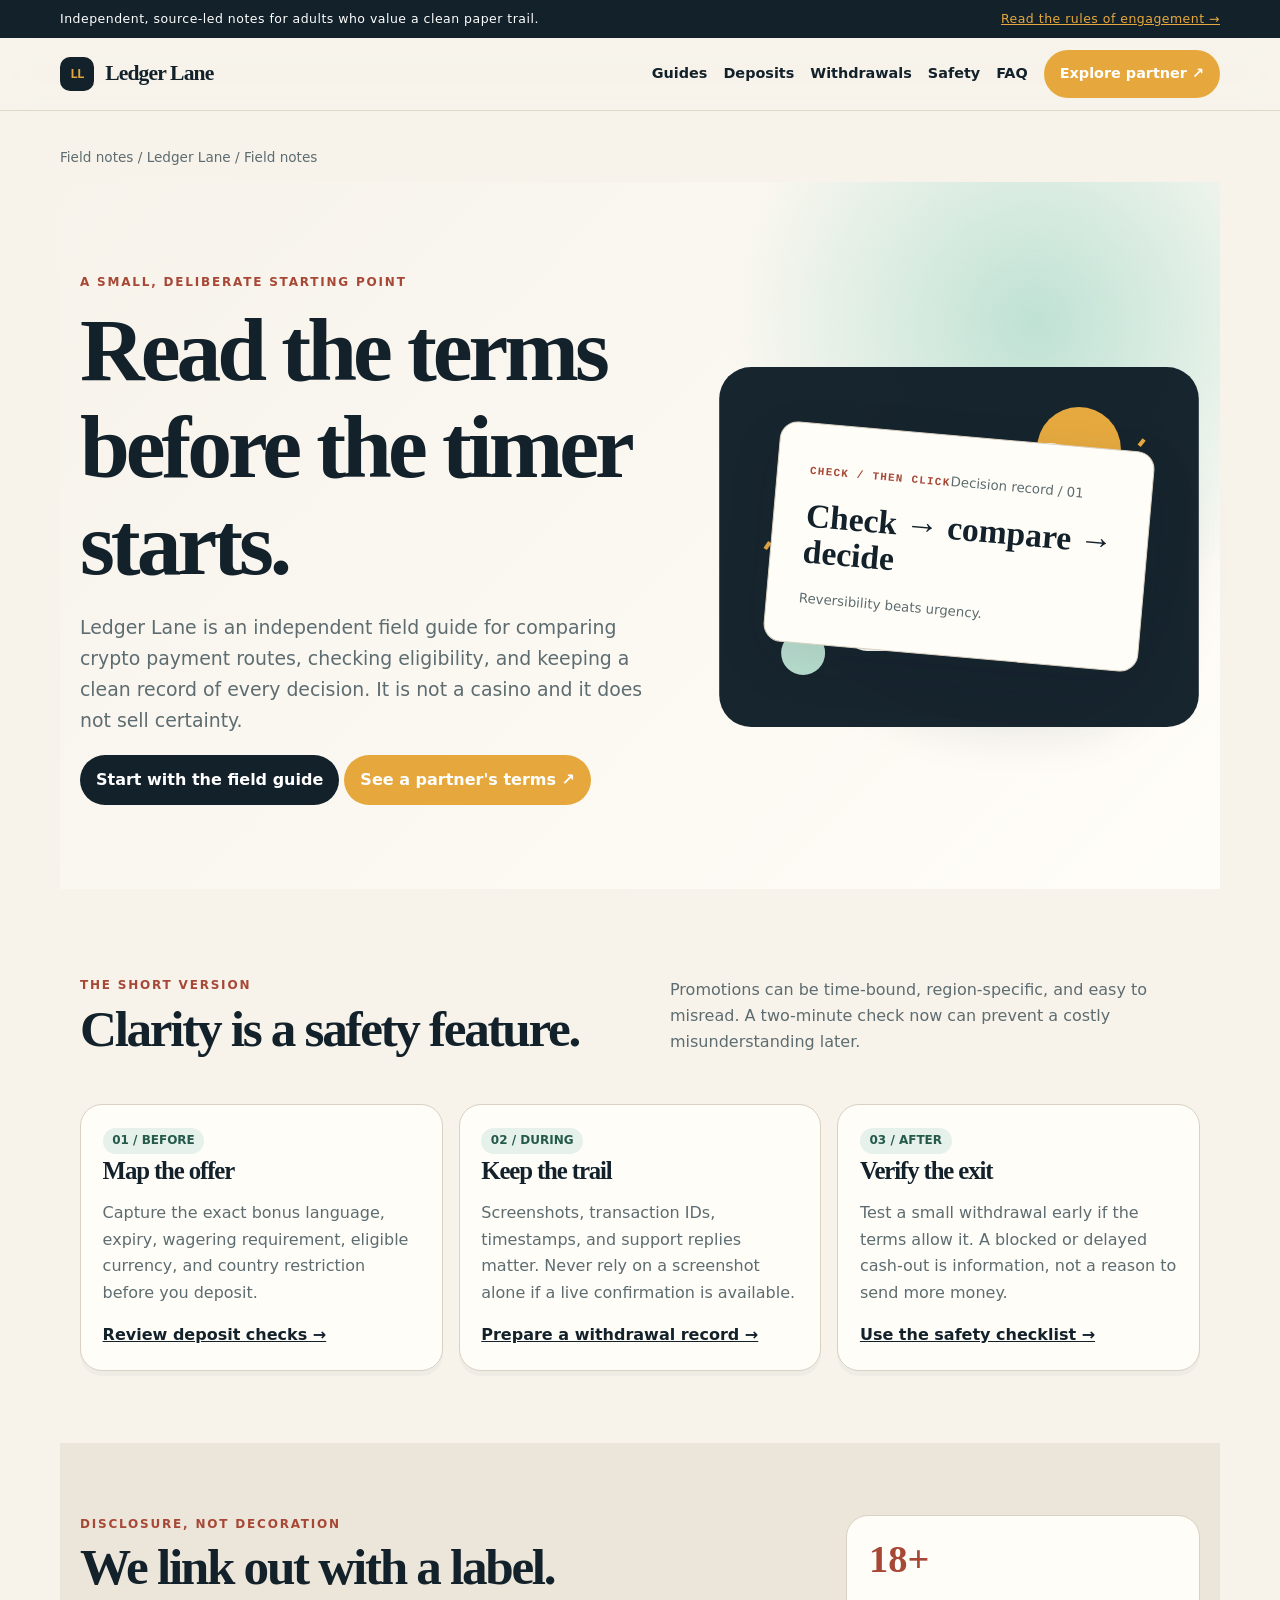
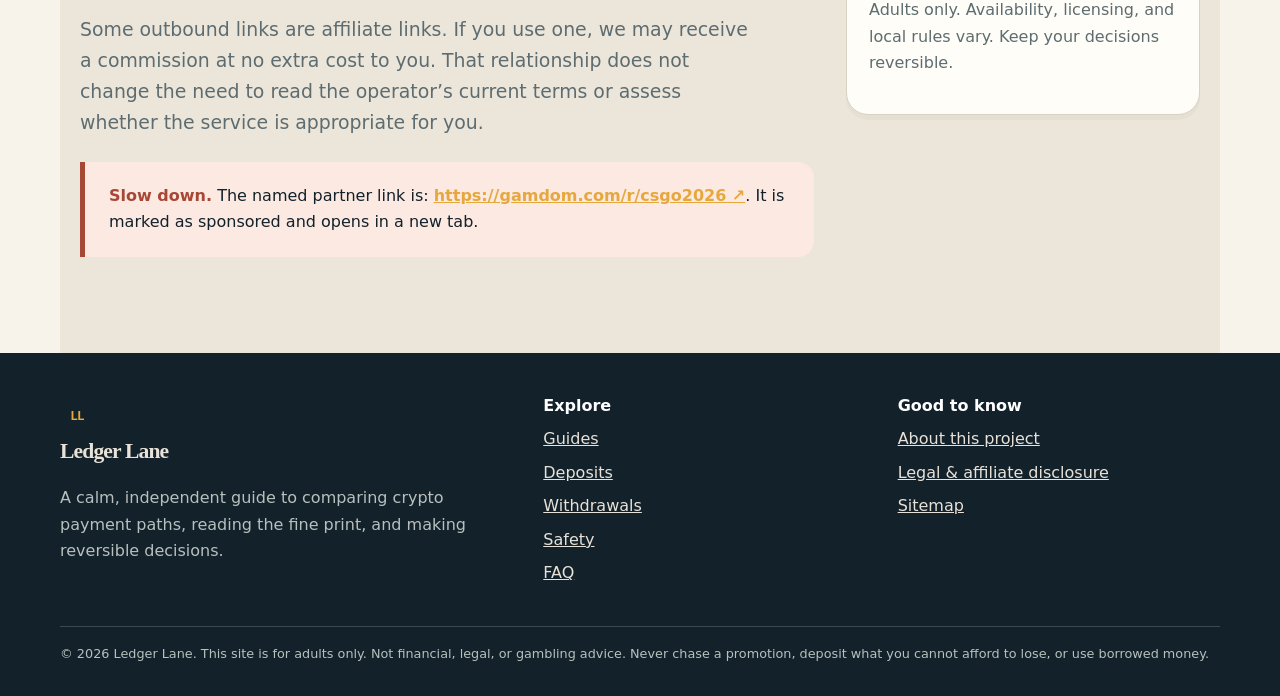
==== public/index.html @ 17e06f0a "Publish the Cycle 1 safety guide with verified static delivery Establish a reproducible, SEO-ready s" ====
<!doctype html><html lang="en"><head><meta charset="utf-8"><meta name="viewport" content="width=device-width, initial-scale=1"><title>Ledger Lane — Crypto payment clarity before you click</title><meta name="description" content="Independent, plain-English notes on crypto deposits, withdrawals, verification, and safer decision-making."><link rel="canonical" href="https://cycle-01.example"><meta property="og:title" content="Ledger Lane — Crypto payment clarity before you click"><meta property="og:description" content="Independent, plain-English notes on crypto deposits, withdrawals, verification, and safer decision-making."><meta property="og:url" content="https://cycle-01.example"><link rel="stylesheet" href="/styles.css"></head><body><a class="skip" href="#main">Skip to content</a><div class="topbar"><div class="shell"><span>Independent, source-led notes for adults who value a clean paper trail.</span><a href="/legal.html">Read the rules of engagement →</a></div></div><header class="nav"><div class="shell"><a class="brand" href="/"><span class="mark">LL</span>Ledger Lane</a><nav class="links" aria-label="Primary"><a href="/guides.html" >Guides</a><a href="/deposits.html" >Deposits</a><a href="/withdrawals.html" >Withdrawals</a><a href="/safety.html" >Safety</a><a href="/faq.html" >FAQ</a><a class="button gold" href="https://gamdom.com/r/csgo2026" rel="sponsored noopener" target="_blank">Explore partner ↗</a></nav></div></header><main id="main"><div class="shell"><p class="crumbs">Field notes / Ledger Lane / Field notes</p><section class="hero"><div class="shell hero-grid"><div><div class="eyebrow">A small, deliberate starting point</div><h1>Read the terms before the timer starts.</h1><p class="lede">Ledger Lane is an independent field guide for comparing crypto payment routes, checking eligibility, and keeping a clean record of every decision. It is not a casino and it does not sell certainty.</p><p><a class="button" href="/guides.html">Start with the field guide</a> <a class="button gold" href="https://gamdom.com/r/csgo2026" rel="sponsored noopener" target="_blank">See a partner's terms ↗</a></p></div><div class="hero-art"><img class="orbit-art" src="/assets/ledger-orbit.svg" alt="Abstract ledger lines and a protected transaction path" width="480" height="360"><div class="ledger"><small>Decision record / 01</small><strong>Check → compare → decide</strong><small>Reversibility beats urgency.</small></div></div></div></section><section class="section"><div class="shell"><div class="section-head"><div><div class="eyebrow">The short version</div><h2>Clarity is a safety feature.</h2></div><p>Promotions can be time-bound, region-specific, and easy to misread. A two-minute check now can prevent a costly misunderstanding later.</p></div><div class="grid"><article class="card"><span class="tag">01 / BEFORE</span><h3>Map the offer</h3><p>Capture the exact bonus language, expiry, wagering requirement, eligible currency, and country restriction before you deposit.</p><a href="/deposits.html">Review deposit checks →</a></article><article class="card"><span class="tag">02 / DURING</span><h3>Keep the trail</h3><p>Screenshots, transaction IDs, timestamps, and support replies matter. Never rely on a screenshot alone if a live confirmation is available.</p><a href="/withdrawals.html">Prepare a withdrawal record →</a></article><article class="card"><span class="tag">03 / AFTER</span><h3>Verify the exit</h3><p>Test a small withdrawal early if the terms allow it. A blocked or delayed cash-out is information, not a reason to send more money.</p><a href="/safety.html">Use the safety checklist →</a></article></div></div></section><section class="section alt"><div class="shell two-col"><div><div class="eyebrow">Disclosure, not decoration</div><h2>We link out with a label.</h2><p class="lede">Some outbound links are affiliate links. If you use one, we may receive a commission at no extra cost to you. That relationship does not change the need to read the operator’s current terms or assess whether the service is appropriate for you.</p><div class="callout warning"><strong>Slow down.</strong> The named partner link is: <a class="affiliate" href="https://gamdom.com/r/csgo2026" rel="sponsored noopener" target="_blank">https://gamdom.com/r/csgo2026 ↗</a>. It is marked as sponsored and opens in a new tab.</div></div><aside class="card"><span class="stat">18+</span><p>Adults only. Availability, licensing, and local rules vary. Keep your decisions reversible.</p></aside></div></section></div></main><footer class="footer"><div class="shell"><div class="footer-grid"><div><a class="brand" href="/"><span class="mark">LL</span>Ledger Lane</a><p>A calm, independent guide to comparing crypto payment paths, reading the fine print, and making reversible decisions.</p></div><div><strong>Explore</strong><a href="/guides.html">Guides</a><a href="/deposits.html">Deposits</a><a href="/withdrawals.html">Withdrawals</a><a href="/safety.html">Safety</a><a href="/faq.html">FAQ</a></div><div><strong>Good to know</strong><a href="/about.html">About this project</a><a href="/legal.html">Legal &amp; affiliate disclosure</a><a href="/sitemap.xml">Sitemap</a></div></div><p class="fine">© 2026 Ledger Lane. This site is for adults only. Not financial, legal, or gambling advice. Never chase a promotion, deposit what you cannot afford to lose, or use borrowed money.</p></div></footer></body></html>
---- styles.css ----
:root{--ink:#13212b;--muted:#5d6c70;--paper:#f7f3eb;--card:#fffdf8;--gold:#e6a83d;--mint:#b8dfd0;--line:#d9d1c2;--danger:#a74736;--shadow:0 18px 50px rgba(19,33,43,.10);--radius:22px}*{box-sizing:border-box}html{scroll-behavior:smooth}body{margin:0;background:var(--paper);color:var(--ink);font-family:Inter,ui-sans-serif,system-ui,-apple-system,BlinkMacSystemFont,"Segoe UI",sans-serif;line-height:1.65}a{color:inherit}.skip{position:absolute;left:-9999px}.skip:focus{left:1rem;top:1rem;background:var(--ink);color:white;padding:.7rem 1rem;z-index:20}.shell{width:min(1160px,calc(100% - 2.5rem));margin:auto}.topbar{background:var(--ink);color:#fff}.topbar .shell{display:flex;justify-content:space-between;gap:1rem;padding:.55rem 0;font-size:.78rem;letter-spacing:.04em}.topbar a{color:var(--gold)}.nav{position:sticky;top:0;z-index:10;background:rgba(247,243,235,.92);backdrop-filter:blur(14px);border-bottom:1px solid rgba(217,209,194,.8)}.nav .shell{display:flex;align-items:center;justify-content:space-between;min-height:72px;gap:1rem}.brand{display:flex;align-items:center;gap:.7rem;text-decoration:none;font-family:Georgia,serif;font-weight:700;font-size:1.35rem;letter-spacing:-.04em}.mark{width:34px;height:34px;border-radius:10px;background:var(--ink);color:var(--gold);display:grid;place-items:center;font-family:ui-monospace,monospace;font-size:.8rem}.links{display:flex;flex-wrap:wrap;gap:1rem;align-items:center}.links a{text-decoration:none;font-size:.9rem;font-weight:650}.links a:hover{color:var(--danger)}.button{display:inline-flex;align-items:center;justify-content:center;background:var(--ink);color:#fff!important;padding:.75rem 1rem;border-radius:999px;text-decoration:none;font-weight:750;transition:transform .18s ease,box-shadow .18s ease}.button:hover{transform:translateY(-2px);box-shadow:0 8px 18px rgba(19,33,43,.18)}.button.gold{background:var(--gold);color:var(--ink)}.hero{padding:5.7rem 0 4.2rem;background:radial-gradient(circle at 84% 20%,rgba(184,223,208,.9),transparent 27%),linear-gradient(135deg,var(--paper),#fffdf8)}.hero-grid{display:grid;grid-template-columns:1.1fr .9fr;gap:3rem;align-items:center}.eyebrow{font-size:.75rem;text-transform:uppercase;letter-spacing:.15em;font-weight:800;color:var(--danger)}h1,h2,h3{font-family:Georgia,serif;line-height:1.08;letter-spacing:-.045em}h1{font-size:clamp(3rem,7vw,6.4rem);max-width:760px;margin:.6rem 0 1.2rem}h2{font-size:clamp(2rem,4vw,3.5rem);margin:.3rem 0 1rem}h3{font-size:1.55rem;margin:.2rem 0 .6rem}.lede{max-width:670px;font-size:1.18rem;color:var(--muted)}.hero-art{min-height:360px;position:relative;display:grid;place-items:center}.hero-art:before{content:"";position:absolute;inset:12% 2% 2% 12%;background:var(--mint);border-radius:45% 55% 32% 68% / 38% 32% 68% 62%;transform:rotate(-7deg);box-shadow:var(--shadow)}.orbit-art{position:absolute;inset:0;width:100%;height:100%;z-index:0;opacity:.98}.ledger{z-index:1}.ledger{position:relative;width:78%;padding:2rem;background:var(--card);border:1px solid var(--line);border-radius:18px;transform:rotate(5deg);box-shadow:var(--shadow)}.ledger:before{content:"CHECK / THEN CLICK";font:700 .68rem ui-monospace,monospace;letter-spacing:.12em;color:var(--danger)}.ledger strong{display:block;font:700 2.1rem/1.05 Georgia,serif;margin:1rem 0}.ledger small{color:var(--muted)}.section{padding:4.5rem 0}.section.alt{background:#ece6da}.section-head{display:flex;justify-content:space-between;gap:2rem;align-items:end;margin-bottom:2rem}.section-head p{max-width:530px;color:var(--muted)}.grid{display:grid;grid-template-columns:repeat(3,1fr);gap:1rem}.card{background:var(--card);border:1px solid var(--line);border-radius:var(--radius);padding:1.35rem;box-shadow:0 5px 0 rgba(19,33,43,.03)}.card p{color:var(--muted)}.card a{font-weight:750}.tag{display:inline-block;border-radius:99px;background:#e6f1ec;color:#255a4b;padding:.2rem .6rem;font-size:.75rem;font-weight:800}.steps{counter-reset:steps;display:grid;gap:1rem}.step{display:grid;grid-template-columns:52px 1fr;gap:1rem;align-items:start;background:var(--card);border:1px solid var(--line);border-radius:18px;padding:1.2rem}.step:before{counter-increment:steps;content:counter(steps,decimal-leading-zero);font:700 1.1rem ui-monospace,monospace;color:var(--danger)}.callout{padding:1.3rem 1.5rem;border-left:5px solid var(--gold);background:#fff5db;border-radius:0 16px 16px 0;margin:1.5rem 0}.callout strong{color:#80550b}.warning{border-left-color:var(--danger);background:#fbe9e2}.warning strong{color:var(--danger)}.prose{max-width:800px}.prose h2{margin-top:2.5rem}.prose h3{margin-top:2rem}.prose p,.prose li{color:var(--muted)}.prose li{margin:.45rem 0}.prose ul{padding-left:1.3rem}.faq details{background:var(--card);border:1px solid var(--line);border-radius:15px;padding:1rem 1.2rem;margin:.7rem 0}.faq summary{cursor:pointer;font-weight:800}.faq details p{color:var(--muted)}.footer{background:var(--ink);color:#fff;padding:2.5rem 0 1.2rem}.footer-grid{display:grid;grid-template-columns:1.4fr 1fr 1fr;gap:2rem}.footer a{display:block;margin:.45rem 0;color:#e8e2d8}.footer p{color:#b7c0bd}.fine{border-top:1px solid #3b4a50;margin-top:2rem;padding-top:1rem;font-size:.8rem;color:#b7c0bd}.affiliate{color:var(--gold)!important;font-weight:800}.crumbs{font-size:.85rem;color:var(--muted);padding:1.3rem 0 0}.page-hero{padding:3.8rem 0 2.2rem}.page-hero p{max-width:720px;color:var(--muted);font-size:1.1rem}.two-col{display:grid;grid-template-columns:1.35fr .65fr;gap:2rem;align-items:start}.toc{position:sticky;top:95px;background:var(--card);border:1px solid var(--line);border-radius:18px;padding:1.1rem}.toc a{display:block;padding:.4rem 0;color:var(--muted)}.stat{font:700 2.4rem Georgia,serif;color:var(--danger)}.quote{border-left:3px solid var(--gold);padding-left:1.2rem;font-size:1.15rem;color:var(--muted)}@media(max-width:800px){.topbar .shell{display:none}.nav .shell{align-items:flex-start;flex-direction:column;padding:.8rem 0}.links{gap:.7rem}.hero{padding:3.8rem 0 2.5rem}.hero-grid,.two-col,.grid,.footer-grid{grid-template-columns:1fr}.hero-art{min-height:280px}.toc{position:static}.section{padding:3rem 0}.section-head{display:block}}
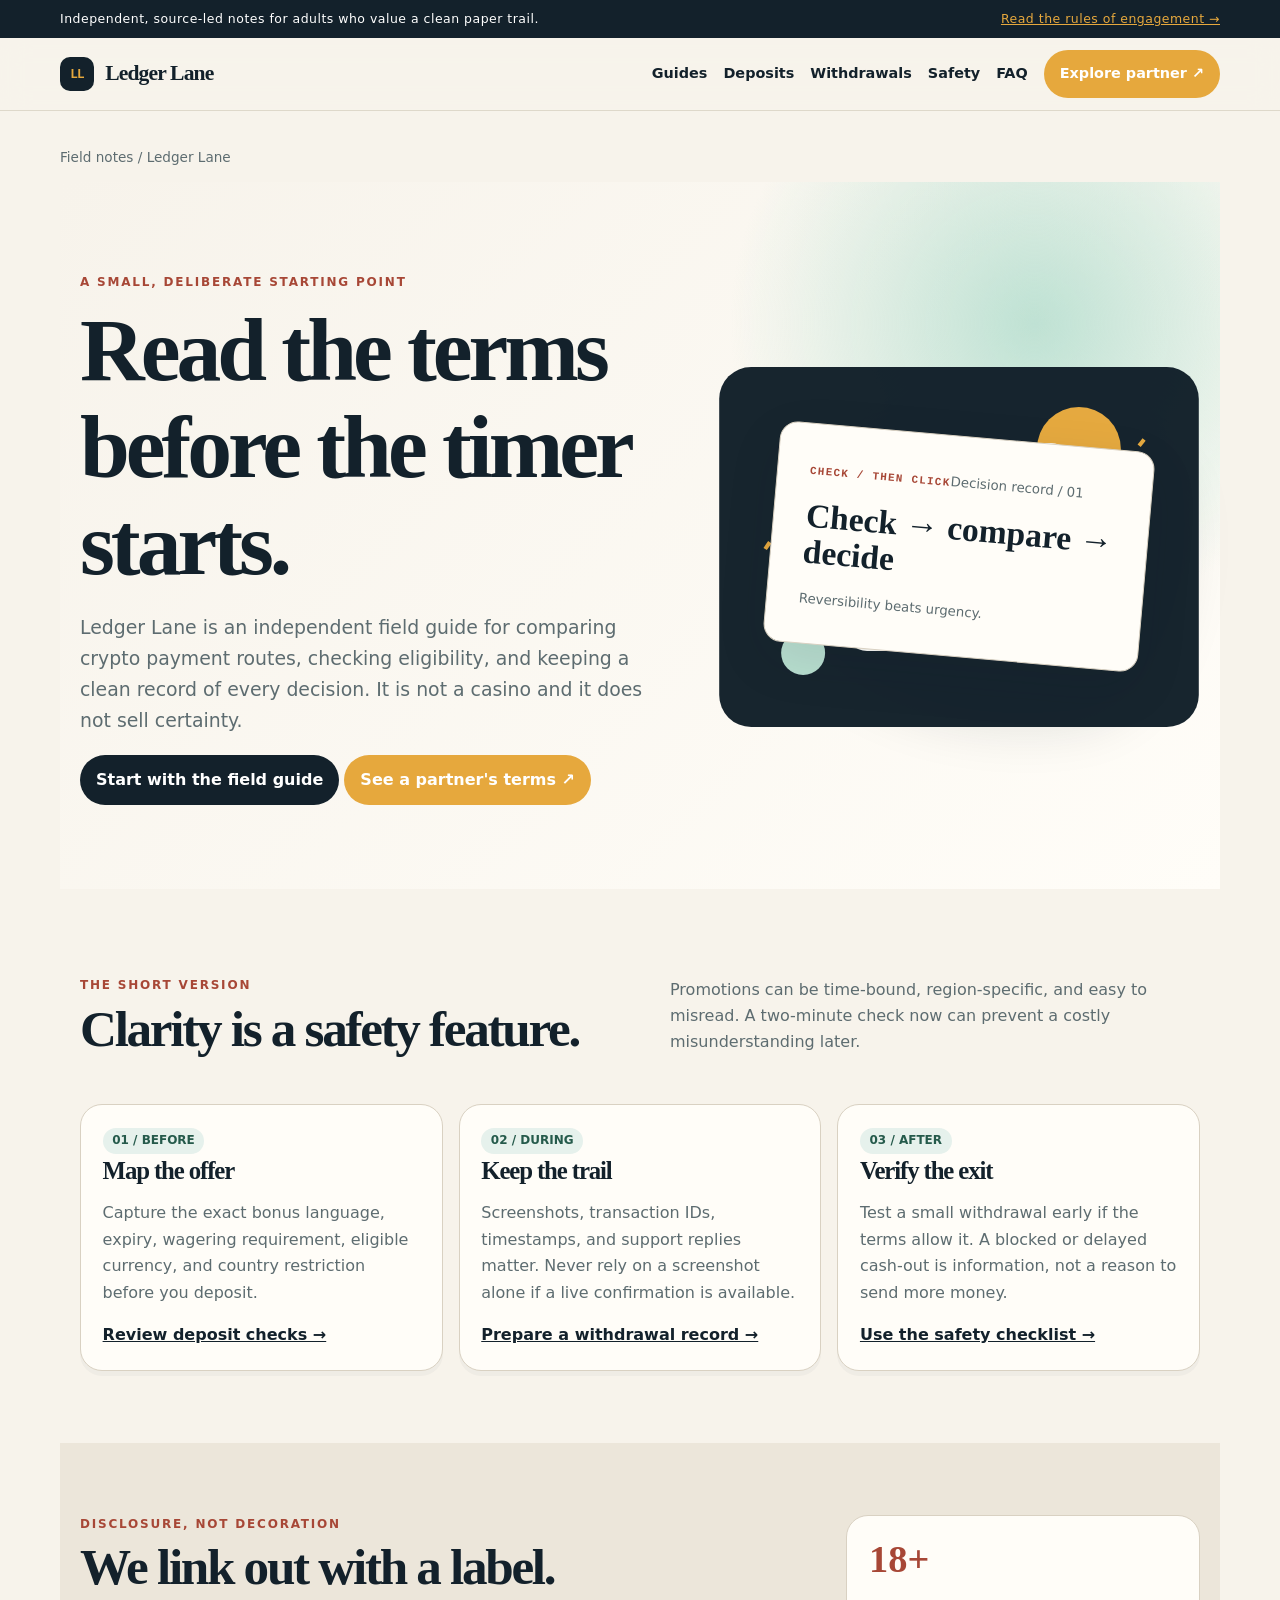
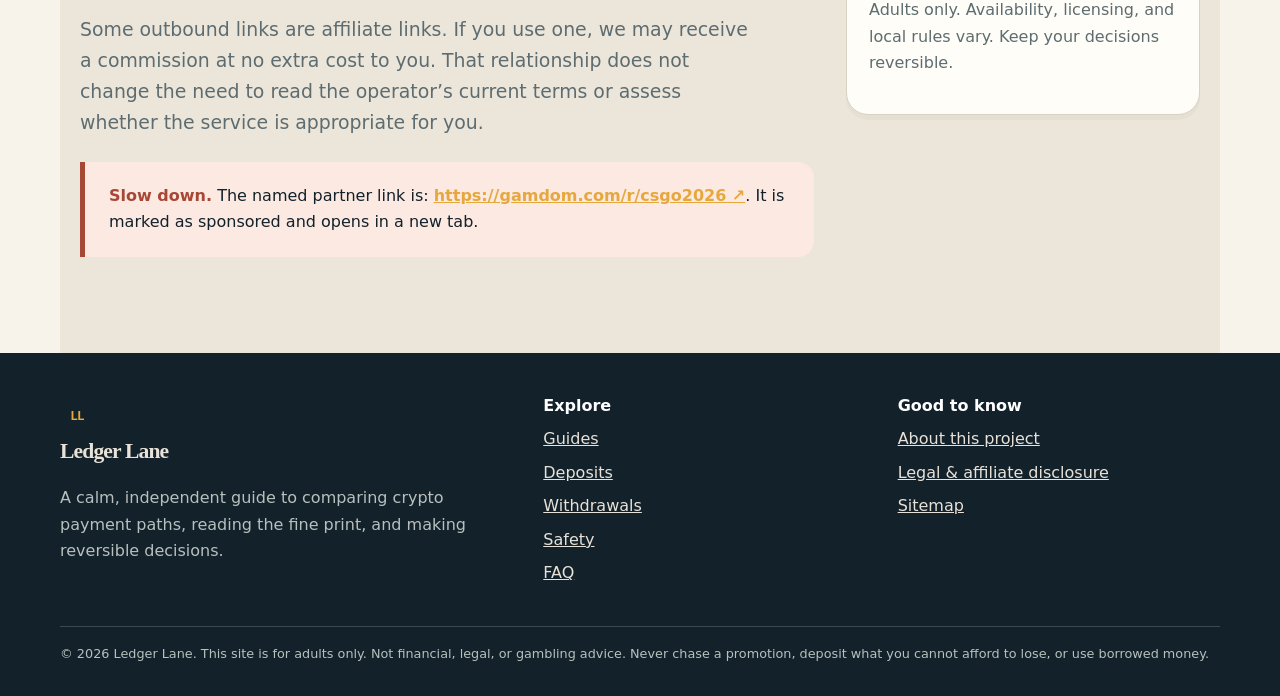
==== commit 5cf68dfb: "Drop the duplicated breadcrumb prefix on every page The default eyebrow already named the section, s" ====
--- a/public/index.html
+++ b/public/index.html
@@ -1 +1 @@
-<!doctype html><html lang="en"><head><meta charset="utf-8"><meta name="viewport" content="width=device-width, initial-scale=1"><title>Ledger Lane — Crypto payment clarity before you click</title><meta name="description" content="Independent, plain-English notes on crypto deposits, withdrawals, verification, and safer decision-making."><link rel="canonical" href="https://cycle-01.example"><meta property="og:title" content="Ledger Lane — Crypto payment clarity before you click"><meta property="og:description" content="Independent, plain-English notes on crypto deposits, withdrawals, verification, and safer decision-making."><meta property="og:url" content="https://cycle-01.example"><link rel="stylesheet" href="/styles.css"></head><body><a class="skip" href="#main">Skip to content</a><div class="topbar"><div class="shell"><span>Independent, source-led notes for adults who value a clean paper trail.</span><a href="/legal.html">Read the rules of engagement →</a></div></div><header class="nav"><div class="shell"><a class="brand" href="/"><span class="mark">LL</span>Ledger Lane</a><nav class="links" aria-label="Primary"><a href="/guides.html" >Guides</a><a href="/deposits.html" >Deposits</a><a href="/withdrawals.html" >Withdrawals</a><a href="/safety.html" >Safety</a><a href="/faq.html" >FAQ</a><a class="button gold" href="https://gamdom.com/r/csgo2026" rel="sponsored noopener" target="_blank">Explore partner ↗</a></nav></div></header><main id="main"><div class="shell"><p class="crumbs">Field notes / Ledger Lane / Field notes</p><section class="hero"><div class="shell hero-grid"><div><div class="eyebrow">A small, deliberate starting point</div><h1>Read the terms before the timer starts.</h1><p class="lede">Ledger Lane is an independent field guide for comparing crypto payment routes, checking eligibility, and keeping a clean record of every decision. It is not a casino and it does not sell certainty.</p><p><a class="button" href="/guides.html">Start with the field guide</a> <a class="button gold" href="https://gamdom.com/r/csgo2026" rel="sponsored noopener" target="_blank">See a partner's terms ↗</a></p></div><div class="hero-art"><img class="orbit-art" src="/assets/ledger-orbit.svg" alt="Abstract ledger lines and a protected transaction path" width="480" height="360"><div class="ledger"><small>Decision record / 01</small><strong>Check → compare → decide</strong><small>Reversibility beats urgency.</small></div></div></div></section><section class="section"><div class="shell"><div class="section-head"><div><div class="eyebrow">The short version</div><h2>Clarity is a safety feature.</h2></div><p>Promotions can be time-bound, region-specific, and easy to misread. A two-minute check now can prevent a costly misunderstanding later.</p></div><div class="grid"><article class="card"><span class="tag">01 / BEFORE</span><h3>Map the offer</h3><p>Capture the exact bonus language, expiry, wagering requirement, eligible currency, and country restriction before you deposit.</p><a href="/deposits.html">Review deposit checks →</a></article><article class="card"><span class="tag">02 / DURING</span><h3>Keep the trail</h3><p>Screenshots, transaction IDs, timestamps, and support replies matter. Never rely on a screenshot alone if a live confirmation is available.</p><a href="/withdrawals.html">Prepare a withdrawal record →</a></article><article class="card"><span class="tag">03 / AFTER</span><h3>Verify the exit</h3><p>Test a small withdrawal early if the terms allow it. A blocked or delayed cash-out is information, not a reason to send more money.</p><a href="/safety.html">Use the safety checklist →</a></article></div></div></section><section class="section alt"><div class="shell two-col"><div><div class="eyebrow">Disclosure, not decoration</div><h2>We link out with a label.</h2><p class="lede">Some outbound links are affiliate links. If you use one, we may receive a commission at no extra cost to you. That relationship does not change the need to read the operator’s current terms or assess whether the service is appropriate for you.</p><div class="callout warning"><strong>Slow down.</strong> The named partner link is: <a class="affiliate" href="https://gamdom.com/r/csgo2026" rel="sponsored noopener" target="_blank">https://gamdom.com/r/csgo2026 ↗</a>. It is marked as sponsored and opens in a new tab.</div></div><aside class="card"><span class="stat">18+</span><p>Adults only. Availability, licensing, and local rules vary. Keep your decisions reversible.</p></aside></div></section></div></main><footer class="footer"><div class="shell"><div class="footer-grid"><div><a class="brand" href="/"><span class="mark">LL</span>Ledger Lane</a><p>A calm, independent guide to comparing crypto payment paths, reading the fine print, and making reversible decisions.</p></div><div><strong>Explore</strong><a href="/guides.html">Guides</a><a href="/deposits.html">Deposits</a><a href="/withdrawals.html">Withdrawals</a><a href="/safety.html">Safety</a><a href="/faq.html">FAQ</a></div><div><strong>Good to know</strong><a href="/about.html">About this project</a><a href="/legal.html">Legal &amp; affiliate disclosure</a><a href="/sitemap.xml">Sitemap</a></div></div><p class="fine">© 2026 Ledger Lane. This site is for adults only. Not financial, legal, or gambling advice. Never chase a promotion, deposit what you cannot afford to lose, or use borrowed money.</p></div></footer></body></html>+<!doctype html><html lang="en"><head><meta charset="utf-8"><meta name="viewport" content="width=device-width, initial-scale=1"><title>Ledger Lane — Crypto payment clarity before you click</title><meta name="description" content="Independent, plain-English notes on crypto deposits, withdrawals, verification, and safer decision-making."><link rel="canonical" href="https://ledger-lane.pages.dev/"><meta property="og:type" content="website"><meta property="og:site_name" content="Ledger Lane"><meta property="og:title" content="Ledger Lane — Crypto payment clarity before you click"><meta property="og:description" content="Independent, plain-English notes on crypto deposits, withdrawals, verification, and safer decision-making."><meta property="og:url" content="https://ledger-lane.pages.dev/"><meta name="twitter:card" content="summary"><meta name="robots" content="index,follow,max-image-preview:large"><script type="application/ld+json">{"@context":"https://schema.org","@type":"WebSite","name":"Ledger Lane","url":"https://ledger-lane.pages.dev/","inLanguage":"en","description":"Independent, plain-English notes on crypto deposits, withdrawals, verification, and safer decision-making."}</script><link rel="stylesheet" href="/styles.css"></head><body><a class="skip" href="#main">Skip to content</a><div class="topbar"><div class="shell"><span>Independent, source-led notes for adults who value a clean paper trail.</span><a href="/legal">Read the rules of engagement →</a></div></div><header class="nav"><div class="shell"><a class="brand" href="/"><span class="mark">LL</span>Ledger Lane</a><nav class="links" aria-label="Primary"><a href="/guides" >Guides</a><a href="/deposits" >Deposits</a><a href="/withdrawals" >Withdrawals</a><a href="/safety" >Safety</a><a href="/faq" >FAQ</a><a class="button gold" href="https://gamdom.com/r/csgo2026" rel="sponsored noopener" target="_blank">Explore partner ↗</a></nav></div></header><main id="main"><div class="shell"><p class="crumbs">Field notes / Ledger Lane</p><section class="hero"><div class="shell hero-grid"><div><div class="eyebrow">A small, deliberate starting point</div><h1>Read the terms before the timer starts.</h1><p class="lede">Ledger Lane is an independent field guide for comparing crypto payment routes, checking eligibility, and keeping a clean record of every decision. It is not a casino and it does not sell certainty.</p><p><a class="button" href="/guides">Start with the field guide</a> <a class="button gold" href="https://gamdom.com/r/csgo2026" rel="sponsored noopener" target="_blank">See a partner's terms ↗</a></p></div><div class="hero-art"><img class="orbit-art" src="/assets/ledger-orbit.svg" alt="Abstract ledger lines and a protected transaction path" width="480" height="360"><div class="ledger"><small>Decision record / 01</small><strong>Check → compare → decide</strong><small>Reversibility beats urgency.</small></div></div></div></section><section class="section"><div class="shell"><div class="section-head"><div><div class="eyebrow">The short version</div><h2>Clarity is a safety feature.</h2></div><p>Promotions can be time-bound, region-specific, and easy to misread. A two-minute check now can prevent a costly misunderstanding later.</p></div><div class="grid"><article class="card"><span class="tag">01 / BEFORE</span><h3>Map the offer</h3><p>Capture the exact bonus language, expiry, wagering requirement, eligible currency, and country restriction before you deposit.</p><a href="/deposits">Review deposit checks →</a></article><article class="card"><span class="tag">02 / DURING</span><h3>Keep the trail</h3><p>Screenshots, transaction IDs, timestamps, and support replies matter. Never rely on a screenshot alone if a live confirmation is available.</p><a href="/withdrawals">Prepare a withdrawal record →</a></article><article class="card"><span class="tag">03 / AFTER</span><h3>Verify the exit</h3><p>Test a small withdrawal early if the terms allow it. A blocked or delayed cash-out is information, not a reason to send more money.</p><a href="/safety">Use the safety checklist →</a></article></div></div></section><section class="section alt"><div class="shell two-col"><div><div class="eyebrow">Disclosure, not decoration</div><h2>We link out with a label.</h2><p class="lede">Some outbound links are affiliate links. If you use one, we may receive a commission at no extra cost to you. That relationship does not change the need to read the operator’s current terms or assess whether the service is appropriate for you.</p><div class="callout warning"><strong>Slow down.</strong> The named partner link is: <a class="affiliate" href="https://gamdom.com/r/csgo2026" rel="sponsored noopener" target="_blank">https://gamdom.com/r/csgo2026 ↗</a>. It is marked as sponsored and opens in a new tab.</div></div><aside class="card"><span class="stat">18+</span><p>Adults only. Availability, licensing, and local rules vary. Keep your decisions reversible.</p></aside></div></section></div></main><footer class="footer"><div class="shell"><div class="footer-grid"><div><a class="brand" href="/"><span class="mark">LL</span>Ledger Lane</a><p>A calm, independent guide to comparing crypto payment paths, reading the fine print, and making reversible decisions.</p></div><div><strong>Explore</strong><a href="/guides">Guides</a><a href="/deposits">Deposits</a><a href="/withdrawals">Withdrawals</a><a href="/safety">Safety</a><a href="/faq">FAQ</a></div><div><strong>Good to know</strong><a href="/about">About this project</a><a href="/legal">Legal &amp; affiliate disclosure</a><a href="/sitemap.xml">Sitemap</a></div></div><p class="fine">© 2026 Ledger Lane. This site is for adults only. Not financial, legal, or gambling advice. Never chase a promotion, deposit what you cannot afford to lose, or use borrowed money.</p></div></footer></body></html>
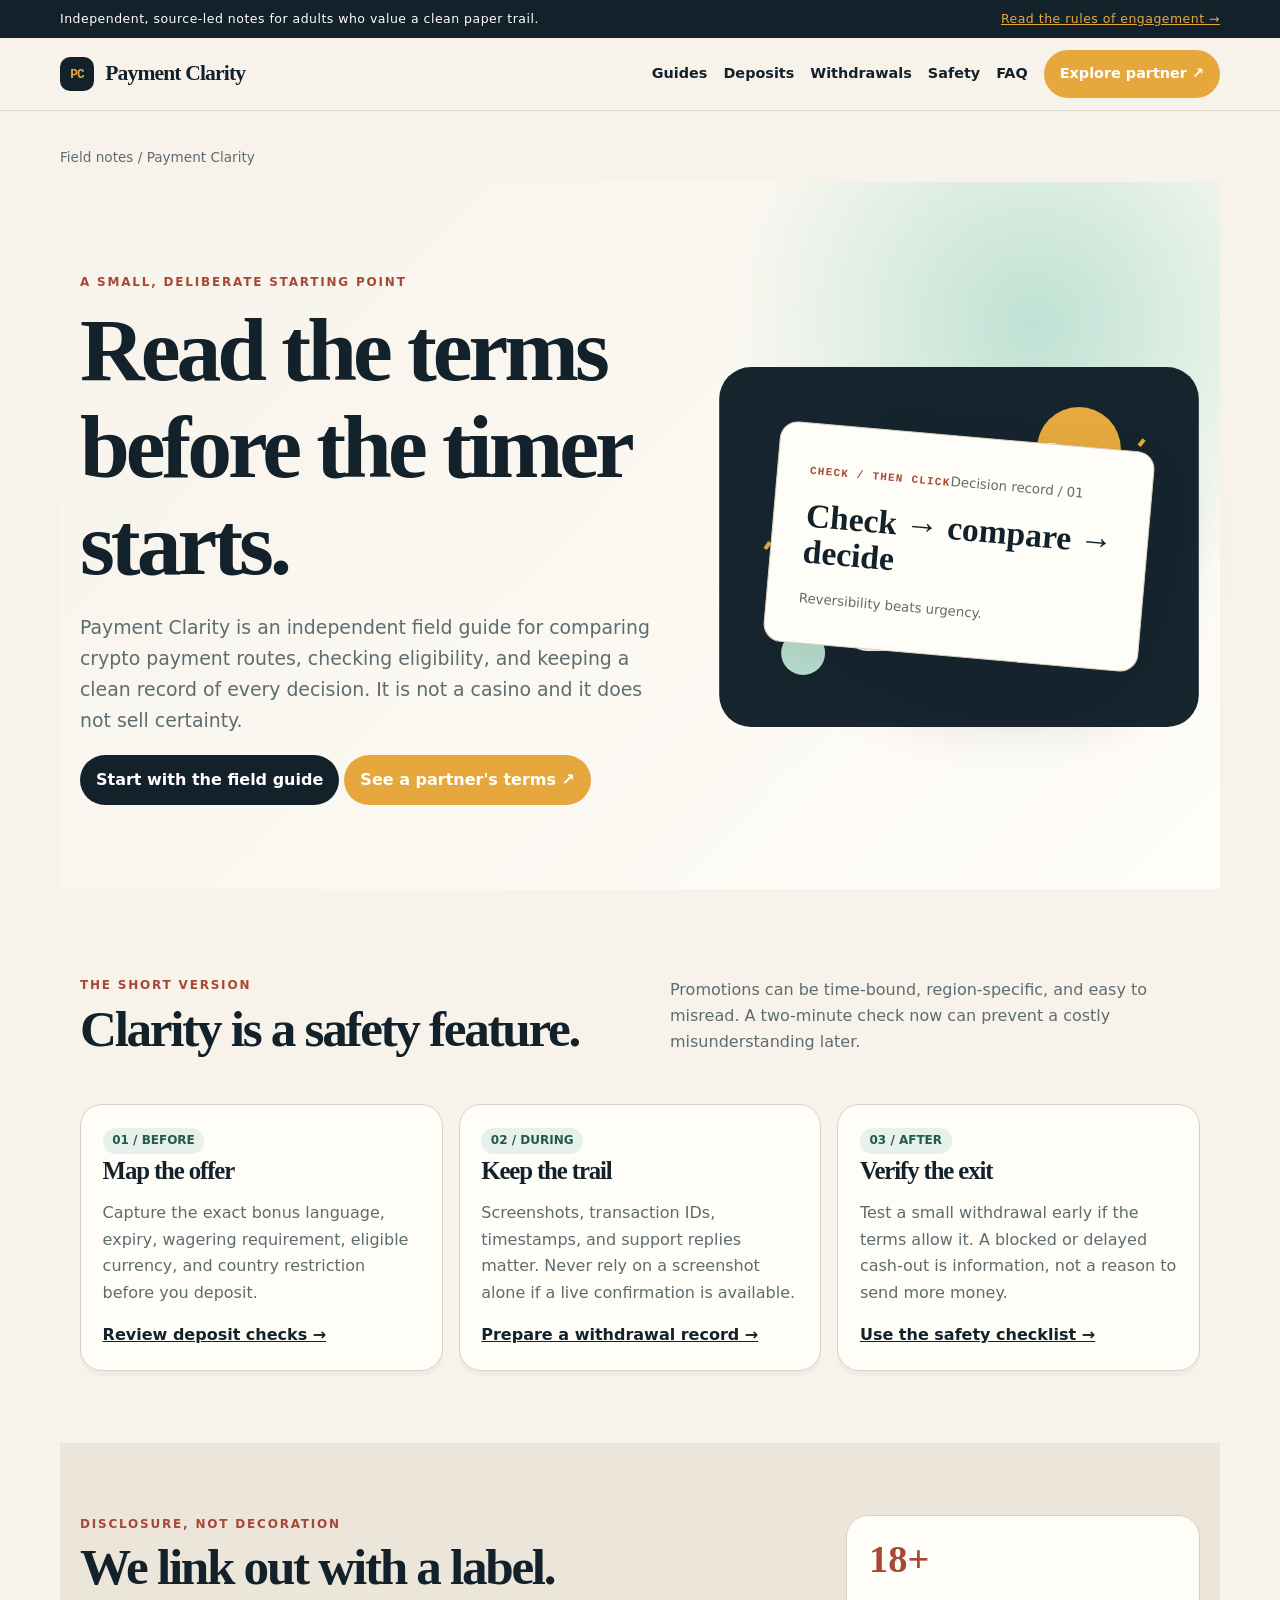
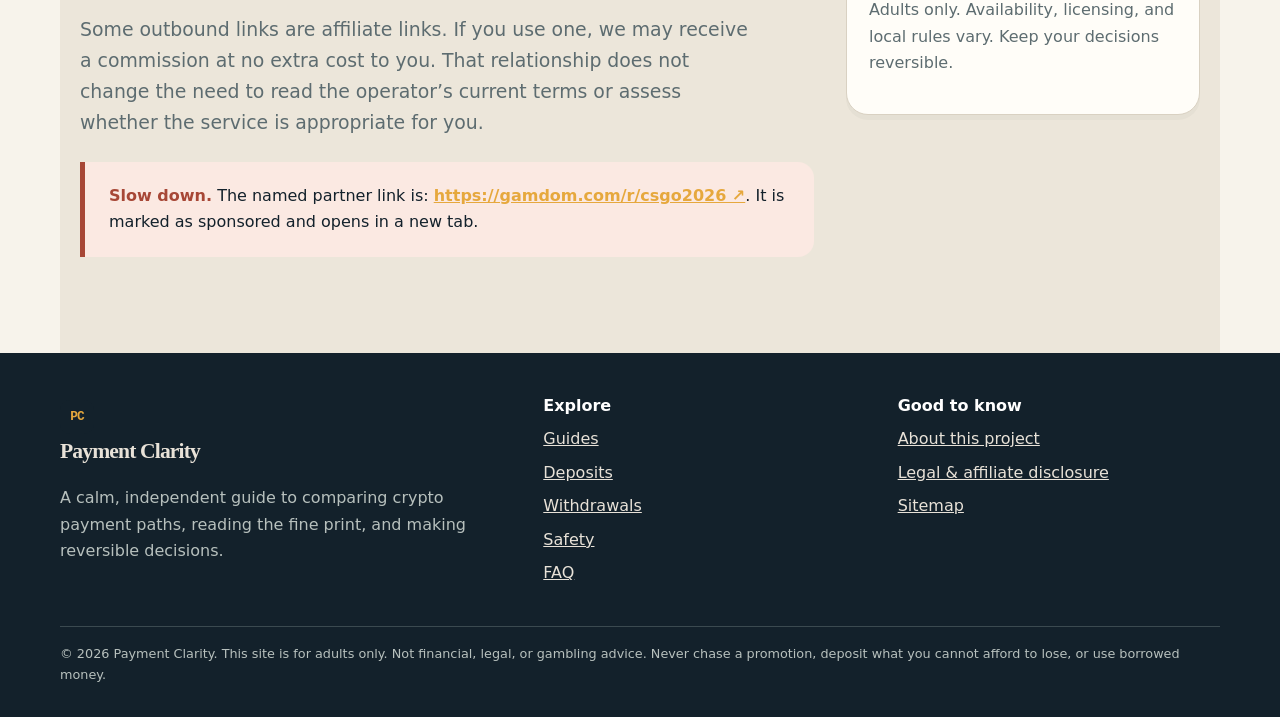
==== commit 1508e2bb: "Give the site its own project, identity and subdomain target The published site now lives in a dedic" ====
--- a/public/index.html
+++ b/public/index.html
@@ -1 +1 @@
-<!doctype html><html lang="en"><head><meta charset="utf-8"><meta name="viewport" content="width=device-width, initial-scale=1"><title>Ledger Lane — Crypto payment clarity before you click</title><meta name="description" content="Independent, plain-English notes on crypto deposits, withdrawals, verification, and safer decision-making."><link rel="canonical" href="https://ledger-lane.pages.dev/"><meta property="og:type" content="website"><meta property="og:site_name" content="Ledger Lane"><meta property="og:title" content="Ledger Lane — Crypto payment clarity before you click"><meta property="og:description" content="Independent, plain-English notes on crypto deposits, withdrawals, verification, and safer decision-making."><meta property="og:url" content="https://ledger-lane.pages.dev/"><meta name="twitter:card" content="summary"><meta name="robots" content="index,follow,max-image-preview:large"><script type="application/ld+json">{"@context":"https://schema.org","@type":"WebSite","name":"Ledger Lane","url":"https://ledger-lane.pages.dev/","inLanguage":"en","description":"Independent, plain-English notes on crypto deposits, withdrawals, verification, and safer decision-making."}</script><link rel="stylesheet" href="/styles.css"></head><body><a class="skip" href="#main">Skip to content</a><div class="topbar"><div class="shell"><span>Independent, source-led notes for adults who value a clean paper trail.</span><a href="/legal">Read the rules of engagement →</a></div></div><header class="nav"><div class="shell"><a class="brand" href="/"><span class="mark">LL</span>Ledger Lane</a><nav class="links" aria-label="Primary"><a href="/guides" >Guides</a><a href="/deposits" >Deposits</a><a href="/withdrawals" >Withdrawals</a><a href="/safety" >Safety</a><a href="/faq" >FAQ</a><a class="button gold" href="https://gamdom.com/r/csgo2026" rel="sponsored noopener" target="_blank">Explore partner ↗</a></nav></div></header><main id="main"><div class="shell"><p class="crumbs">Field notes / Ledger Lane</p><section class="hero"><div class="shell hero-grid"><div><div class="eyebrow">A small, deliberate starting point</div><h1>Read the terms before the timer starts.</h1><p class="lede">Ledger Lane is an independent field guide for comparing crypto payment routes, checking eligibility, and keeping a clean record of every decision. It is not a casino and it does not sell certainty.</p><p><a class="button" href="/guides">Start with the field guide</a> <a class="button gold" href="https://gamdom.com/r/csgo2026" rel="sponsored noopener" target="_blank">See a partner's terms ↗</a></p></div><div class="hero-art"><img class="orbit-art" src="/assets/ledger-orbit.svg" alt="Abstract ledger lines and a protected transaction path" width="480" height="360"><div class="ledger"><small>Decision record / 01</small><strong>Check → compare → decide</strong><small>Reversibility beats urgency.</small></div></div></div></section><section class="section"><div class="shell"><div class="section-head"><div><div class="eyebrow">The short version</div><h2>Clarity is a safety feature.</h2></div><p>Promotions can be time-bound, region-specific, and easy to misread. A two-minute check now can prevent a costly misunderstanding later.</p></div><div class="grid"><article class="card"><span class="tag">01 / BEFORE</span><h3>Map the offer</h3><p>Capture the exact bonus language, expiry, wagering requirement, eligible currency, and country restriction before you deposit.</p><a href="/deposits">Review deposit checks →</a></article><article class="card"><span class="tag">02 / DURING</span><h3>Keep the trail</h3><p>Screenshots, transaction IDs, timestamps, and support replies matter. Never rely on a screenshot alone if a live confirmation is available.</p><a href="/withdrawals">Prepare a withdrawal record →</a></article><article class="card"><span class="tag">03 / AFTER</span><h3>Verify the exit</h3><p>Test a small withdrawal early if the terms allow it. A blocked or delayed cash-out is information, not a reason to send more money.</p><a href="/safety">Use the safety checklist →</a></article></div></div></section><section class="section alt"><div class="shell two-col"><div><div class="eyebrow">Disclosure, not decoration</div><h2>We link out with a label.</h2><p class="lede">Some outbound links are affiliate links. If you use one, we may receive a commission at no extra cost to you. That relationship does not change the need to read the operator’s current terms or assess whether the service is appropriate for you.</p><div class="callout warning"><strong>Slow down.</strong> The named partner link is: <a class="affiliate" href="https://gamdom.com/r/csgo2026" rel="sponsored noopener" target="_blank">https://gamdom.com/r/csgo2026 ↗</a>. It is marked as sponsored and opens in a new tab.</div></div><aside class="card"><span class="stat">18+</span><p>Adults only. Availability, licensing, and local rules vary. Keep your decisions reversible.</p></aside></div></section></div></main><footer class="footer"><div class="shell"><div class="footer-grid"><div><a class="brand" href="/"><span class="mark">LL</span>Ledger Lane</a><p>A calm, independent guide to comparing crypto payment paths, reading the fine print, and making reversible decisions.</p></div><div><strong>Explore</strong><a href="/guides">Guides</a><a href="/deposits">Deposits</a><a href="/withdrawals">Withdrawals</a><a href="/safety">Safety</a><a href="/faq">FAQ</a></div><div><strong>Good to know</strong><a href="/about">About this project</a><a href="/legal">Legal &amp; affiliate disclosure</a><a href="/sitemap.xml">Sitemap</a></div></div><p class="fine">© 2026 Ledger Lane. This site is for adults only. Not financial, legal, or gambling advice. Never chase a promotion, deposit what you cannot afford to lose, or use borrowed money.</p></div></footer></body></html>+<!doctype html><html lang="en"><head><meta charset="utf-8"><meta name="viewport" content="width=device-width, initial-scale=1"><title>Payment Clarity — Crypto payment clarity before you click</title><meta name="description" content="Independent, plain-English notes on crypto deposits, withdrawals, verification, and safer decision-making."><link rel="canonical" href="https://paymentclarity.pages.dev/"><meta property="og:type" content="website"><meta property="og:site_name" content="Payment Clarity"><meta property="og:title" content="Payment Clarity — Crypto payment clarity before you click"><meta property="og:description" content="Independent, plain-English notes on crypto deposits, withdrawals, verification, and safer decision-making."><meta property="og:url" content="https://paymentclarity.pages.dev/"><meta name="twitter:card" content="summary"><meta name="robots" content="index,follow,max-image-preview:large"><script type="application/ld+json">{"@context":"https://schema.org","@type":"WebSite","name":"Payment Clarity","url":"https://paymentclarity.pages.dev/","inLanguage":"en","description":"Independent, plain-English notes on crypto deposits, withdrawals, verification, and safer decision-making."}</script><link rel="stylesheet" href="/styles.css"></head><body><a class="skip" href="#main">Skip to content</a><div class="topbar"><div class="shell"><span>Independent, source-led notes for adults who value a clean paper trail.</span><a href="/legal">Read the rules of engagement →</a></div></div><header class="nav"><div class="shell"><a class="brand" href="/"><span class="mark">PC</span>Payment Clarity</a><nav class="links" aria-label="Primary"><a href="/guides" >Guides</a><a href="/deposits" >Deposits</a><a href="/withdrawals" >Withdrawals</a><a href="/safety" >Safety</a><a href="/faq" >FAQ</a><a class="button gold" href="https://gamdom.com/r/csgo2026" rel="sponsored noopener" target="_blank">Explore partner ↗</a></nav></div></header><main id="main"><div class="shell"><p class="crumbs">Field notes / Payment Clarity</p><section class="hero"><div class="shell hero-grid"><div><div class="eyebrow">A small, deliberate starting point</div><h1>Read the terms before the timer starts.</h1><p class="lede">Payment Clarity is an independent field guide for comparing crypto payment routes, checking eligibility, and keeping a clean record of every decision. It is not a casino and it does not sell certainty.</p><p><a class="button" href="/guides">Start with the field guide</a> <a class="button gold" href="https://gamdom.com/r/csgo2026" rel="sponsored noopener" target="_blank">See a partner's terms ↗</a></p></div><div class="hero-art"><img class="orbit-art" src="/assets/ledger-orbit.svg" alt="Abstract ledger lines and a protected transaction path" width="480" height="360"><div class="ledger"><small>Decision record / 01</small><strong>Check → compare → decide</strong><small>Reversibility beats urgency.</small></div></div></div></section><section class="section"><div class="shell"><div class="section-head"><div><div class="eyebrow">The short version</div><h2>Clarity is a safety feature.</h2></div><p>Promotions can be time-bound, region-specific, and easy to misread. A two-minute check now can prevent a costly misunderstanding later.</p></div><div class="grid"><article class="card"><span class="tag">01 / BEFORE</span><h3>Map the offer</h3><p>Capture the exact bonus language, expiry, wagering requirement, eligible currency, and country restriction before you deposit.</p><a href="/deposits">Review deposit checks →</a></article><article class="card"><span class="tag">02 / DURING</span><h3>Keep the trail</h3><p>Screenshots, transaction IDs, timestamps, and support replies matter. Never rely on a screenshot alone if a live confirmation is available.</p><a href="/withdrawals">Prepare a withdrawal record →</a></article><article class="card"><span class="tag">03 / AFTER</span><h3>Verify the exit</h3><p>Test a small withdrawal early if the terms allow it. A blocked or delayed cash-out is information, not a reason to send more money.</p><a href="/safety">Use the safety checklist →</a></article></div></div></section><section class="section alt"><div class="shell two-col"><div><div class="eyebrow">Disclosure, not decoration</div><h2>We link out with a label.</h2><p class="lede">Some outbound links are affiliate links. If you use one, we may receive a commission at no extra cost to you. That relationship does not change the need to read the operator’s current terms or assess whether the service is appropriate for you.</p><div class="callout warning"><strong>Slow down.</strong> The named partner link is: <a class="affiliate" href="https://gamdom.com/r/csgo2026" rel="sponsored noopener" target="_blank">https://gamdom.com/r/csgo2026 ↗</a>. It is marked as sponsored and opens in a new tab.</div></div><aside class="card"><span class="stat">18+</span><p>Adults only. Availability, licensing, and local rules vary. Keep your decisions reversible.</p></aside></div></section></div></main><footer class="footer"><div class="shell"><div class="footer-grid"><div><a class="brand" href="/"><span class="mark">PC</span>Payment Clarity</a><p>A calm, independent guide to comparing crypto payment paths, reading the fine print, and making reversible decisions.</p></div><div><strong>Explore</strong><a href="/guides">Guides</a><a href="/deposits">Deposits</a><a href="/withdrawals">Withdrawals</a><a href="/safety">Safety</a><a href="/faq">FAQ</a></div><div><strong>Good to know</strong><a href="/about">About this project</a><a href="/legal">Legal &amp; affiliate disclosure</a><a href="/sitemap.xml">Sitemap</a></div></div><p class="fine">© 2026 Payment Clarity. This site is for adults only. Not financial, legal, or gambling advice. Never chase a promotion, deposit what you cannot afford to lose, or use borrowed money.</p></div></footer></body></html>
